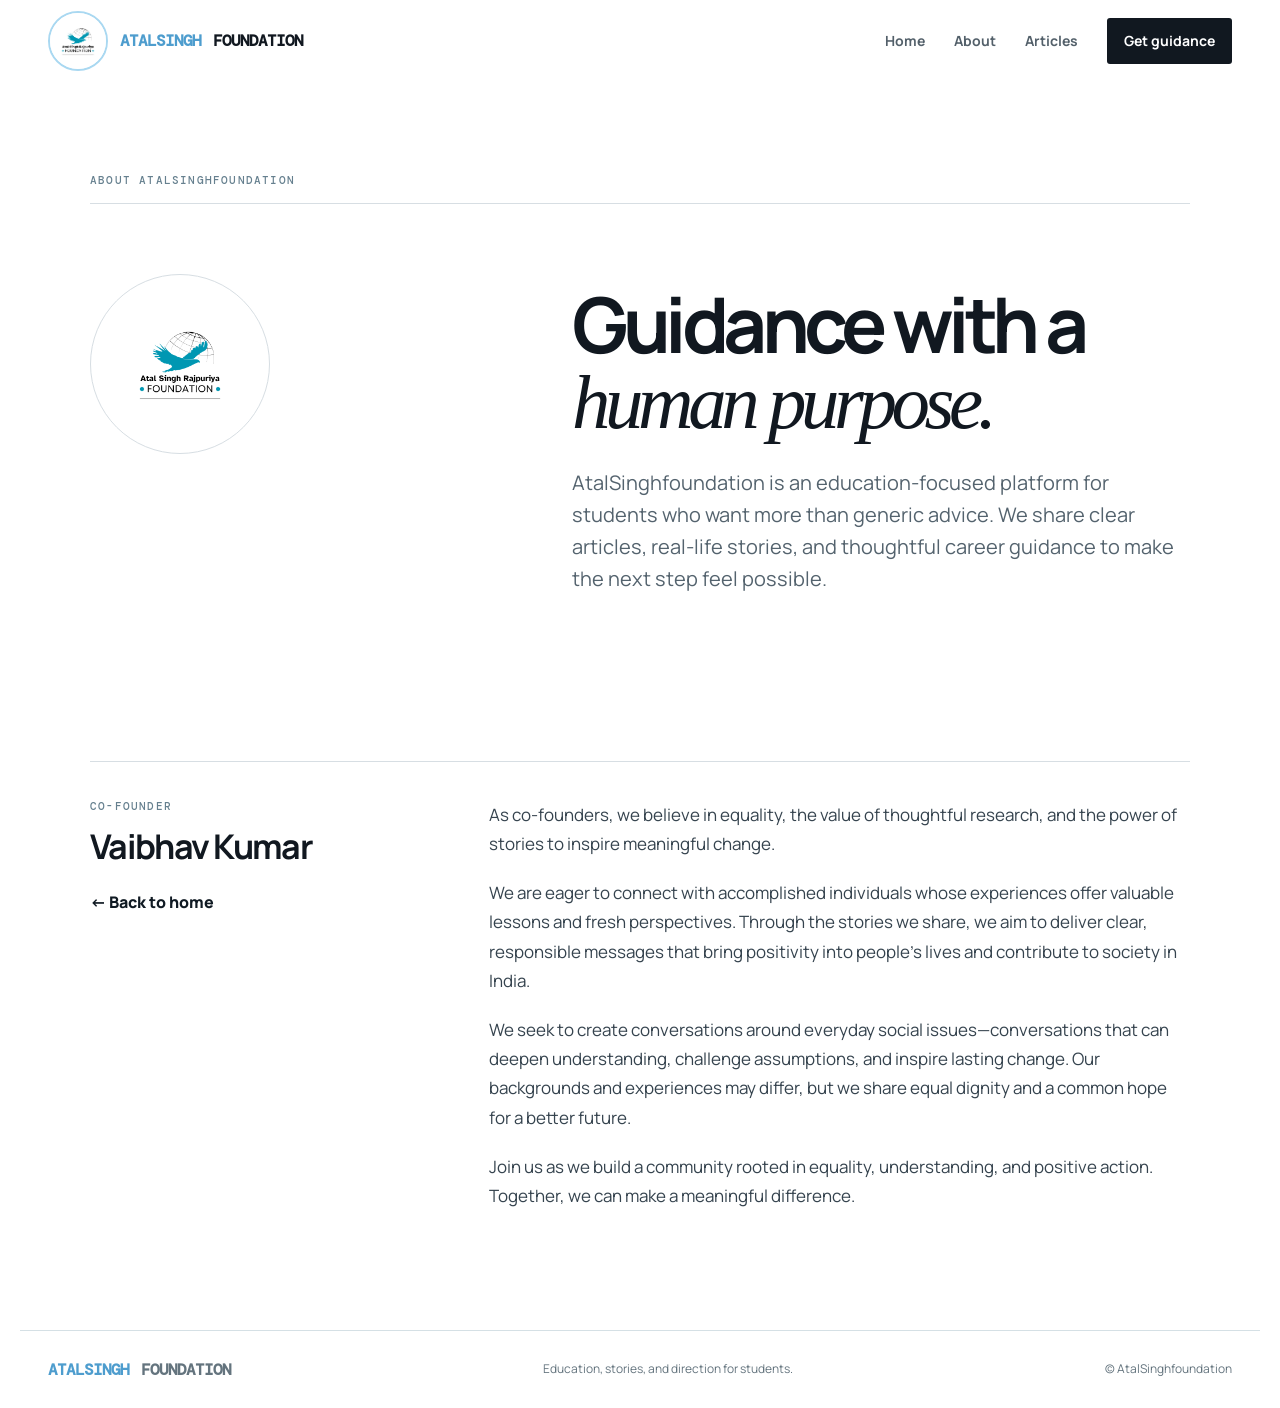
==== about.html @ 7f8b5404 "Add dedicated About page" ====
<!doctype html>
<html lang="en">
<head>
  <meta charset="UTF-8" />
  <meta name="viewport" content="width=device-width, initial-scale=1.0" />
  <meta name="description" content="Learn about AtalSinghfoundation and its co-founder, Vaibhav Kumar." />
  <title>About | AtalSinghfoundation</title>
  <link rel="preconnect" href="https://fonts.googleapis.com" />
  <link rel="preconnect" href="https://fonts.gstatic.com" crossorigin />
  <link href="https://fonts.googleapis.com/css2?family=DM+Mono:wght@400;500&family=Manrope:wght@400;500;600;700;800&display=swap" rel="stylesheet" />
  <link rel="stylesheet" href="styles.css?v=balanced-20261011" />
  <style>
    .about-page{max-width:1180px;margin:0 auto;padding:92px 40px 100px}.about-intro{display:grid;grid-template-columns:.8fr 1.2fr;gap:70px;padding:70px 0;border-top:1px solid #d7dee3}.about-logo{width:180px;height:180px;object-fit:contain;border:1px solid #d7dee3;border-radius:50%;padding:18px}.about-page h1{font-size:clamp(42px,6vw,78px);letter-spacing:-.07em;line-height:.98;margin:12px 0 26px}.about-page h1 em{font-family:Georgia,serif;font-weight:400}.about-page .lead{font-size:20px;line-height:1.6;max-width:680px;color:#54636e}.cofounder{display:grid;grid-template-columns:1fr 2fr;gap:48px;margin-top:76px;padding-top:38px;border-top:1px solid #d7dee3}.cofounder h2{font-size:34px;letter-spacing:-.05em;margin:10px 0}.cofounder-copy{font-size:17px;line-height:1.72;color:#35434e}.cofounder-copy p{margin:0 0 20px}.back-link{display:inline-flex;gap:10px;align-items:center;margin-top:16px;font-weight:800;text-decoration:none;color:#101a23}@media(max-width:720px){.about-page{padding:55px 22px}.about-intro,.cofounder{grid-template-columns:1fr;gap:30px}.about-logo{width:125px;height:125px}.cofounder{margin-top:45px}}
  </style>
</head>
<body>
  <header class="site-header">
    <a class="brand" href="index.html" aria-label="AtalSinghfoundation home"><img class="brand-logo" src="foundation-logo.png" alt="Atal Singh Rajpuriya Foundation logo" /><span>ATALSINGH</span> FOUNDATION</a>
    <button class="menu-button" aria-label="Open menu" aria-expanded="false">Menu</button>
    <nav aria-label="Primary navigation">
      <a href="index.html">Home</a><a href="about.html" aria-current="page">About</a><a href="index.html#articles">Articles</a><a class="nav-cta" href="index.html#contact">Get guidance</a>
    </nav>
  </header>
  <main class="about-page">
    <p class="eyebrow">About AtalSinghfoundation</p>
    <div class="about-intro">
      <img class="about-logo" src="foundation-logo.png" alt="Atal Singh Rajpuriya Foundation logo" />
      <div><h1>Guidance with a <em>human purpose.</em></h1><p class="lead">AtalSinghfoundation is an education-focused platform for students who want more than generic advice. We share clear articles, real-life stories, and thoughtful career guidance to make the next step feel possible.</p></div>
    </div>
    <section class="cofounder" aria-labelledby="cofounder-title">
      <div><p class="eyebrow">Co-founder</p><h2 id="cofounder-title">Vaibhav Kumar</h2><a class="back-link" href="index.html">← Back to home</a></div>
      <div class="cofounder-copy">
        <p>As co-founders, we believe in equality, the value of thoughtful research, and the power of stories to inspire meaningful change.</p>
        <p>We are eager to connect with accomplished individuals whose experiences offer valuable lessons and fresh perspectives. Through the stories we share, we aim to deliver clear, responsible messages that bring positivity into people’s lives and contribute to society in India.</p>
        <p>We seek to create conversations around everyday social issues—conversations that can deepen understanding, challenge assumptions, and inspire lasting change. Our backgrounds and experiences may differ, but we share equal dignity and a common hope for a better future.</p>
        <p>Join us as we build a community rooted in equality, understanding, and positive action. Together, we can make a meaningful difference.</p>
      </div>
    </section>
  </main>
  <footer><a class="brand" href="index.html"><span>ATALSINGH</span> FOUNDATION</a><p>Education, stories, and direction for students.</p><p>© <span id="year"></span> AtalSinghfoundation</p></footer>
  <script src="script.js"></script>
</body>
</html>
---- styles.css ----
:root{--ink:#111820;--blue:#a9d8f1;--pale:#eff5f7;--white:#fff;--line:#d5e0e5;--muted:#61707a}*{box-sizing:border-box}html{scroll-behavior:smooth}body{margin:0;background:var(--white);color:var(--ink);font:16px/1.55 Manrope,Arial,sans-serif}a{color:inherit;text-decoration:none}.site-header{height:82px;display:flex;align-items:center;justify-content:space-between;max-width:1240px;padding:0 28px;margin:auto}.brand{font:800 16px/1 'DM Mono',monospace;letter-spacing:-1px}.brand span{color:#4e9dce}nav{display:flex;align-items:center;gap:29px;font-size:14px;font-weight:700}nav a:not(.nav-cta){color:#53606a}.nav-cta{background:var(--ink);color:#fff;padding:12px 17px;border-radius:3px}.menu-button{display:none}.hero{max-width:1240px;margin:auto;min-height:560px;padding:70px 28px 58px;display:grid;grid-template-columns:1.05fr .95fr;align-items:center;gap:55px}.eyebrow{margin:0 0 17px;font:500 11px/1.1 'DM Mono',monospace;letter-spacing:1.2px;text-transform:uppercase;color:#66808f}.hero h1,h2{margin:0;letter-spacing:-3.5px;line-height:1.05;font-size:clamp(43px,5vw,74px);max-width:650px}.hero h1 em,h2 em{font-family:Georgia,serif;font-weight:400}.hero-text{font-size:17px;max-width:535px;color:#56636c;margin:28px 0}.hero-actions{display:flex;align-items:center;gap:25px}.button{display:inline-flex;gap:22px;align-items:center;padding:15px 18px;border-radius:3px;font-weight:800;font-size:14px}.button span{font-size:19px}.button-dark{background:var(--ink);color:#fff}.text-link{font-size:14px;font-weight:800}.text-link span{margin-left:7px}.hero-art{height:430px;position:relative;overflow:hidden;background:#b9e0f4;border-radius:110px 110px 9px 9px}.sun{width:110px;height:110px;border-radius:50%;background:#ffe7a3;position:absolute;right:57px;top:52px}.cloud{position:absolute;width:92px;height:22px;background:#e9f7ff;border-radius:30px}.cloud:before,.cloud:after{content:"";position:absolute;background:#e9f7ff;border-radius:50%}.cloud:before{width:38px;height:38px;left:16px;bottom:0}.cloud:after{width:29px;height:29px;right:14px;bottom:0}.cloud-one{top:104px;left:49px}.cloud-two{top:55px;left:180px;transform:scale(.65)}.ground{height:110px;position:absolute;bottom:-32px;width:120%;left:-10%;background:#729d86;border-radius:50% 50% 0 0}.student{position:absolute;bottom:66px;width:115px;height:250px}.student-left{left:28%;transform:scale(.95)}.student-right{right:24%;transform:scale(1.05)}.head{position:absolute;top:20px;left:34px;width:50px;height:58px;border-radius:48% 48% 44% 44%;background:#8d593c}.hair{position:absolute;top:12px;left:29px;width:60px;height:35px;border-radius:70% 70% 30% 30%;background:#20272b}.body{position:absolute;top:77px;left:20px;width:76px;height:99px;border-radius:18px 18px 4px 4px;background:#f9f8ee}.student-right .body{background:#263f5d}.bag{position:absolute;top:86px;left:0;width:32px;height:82px;border-radius:11px 5px 5px 11px;background:#ef6b54;z-index:2}.student-right .bag{background:#f0af37;left:82px}.book{position:absolute;z-index:3;top:104px;left:71px;width:34px;height:54px;border:4px solid #222;background:#a9d8f1;transform:rotate(-9deg)}.student-right .book{left:5px;background:#f4e4b7;transform:rotate(9deg)}.leg{position:absolute;top:173px;width:23px;height:76px;background:#313942}.leg-one{left:31px}.leg-two{left:66px}.student-right .leg{background:#f2c79d}.art-caption{position:absolute;left:27px;bottom:18px;margin:0;color:#f7fffb;font:500 11px 'DM Mono',monospace;letter-spacing:.3px}.strip{background:var(--ink);color:#fff;display:grid;grid-template-columns:1fr 3fr auto;gap:35px;align-items:center;padding:44px max(28px,calc((100vw - 1184px)/2))}.strip .eyebrow{color:#96bad1}.statement{max-width:760px;margin:0;font-size:clamp(21px,2.6vw,35px);line-height:1.2;letter-spacing:-1px}.round-link{background:var(--blue);color:var(--ink);display:grid;place-items:center;width:49px;height:49px;border-radius:50%;font-size:23px}.about-section,.articles-section{max-width:1240px;margin:auto;padding:120px 28px}.section-heading h2{font-size:clamp(37px,4.2vw,59px)}.about-grid{margin-top:53px;display:grid;grid-template-columns:.98fr 1.02fr;gap:105px;align-items:center}.founder-card{display:grid;grid-template-columns:144px 1fr;gap:23px;align-items:center}.founder-card img{width:144px;height:170px;object-fit:cover;object-position:center;border-radius:4px;filter:grayscale(20%)}.founder-card h3{font-size:20px;margin:0 0 8px;letter-spacing:-.6px}.founder-card p:not(.eyebrow){font-size:13px;color:var(--muted);margin:0}.about-copy{font-size:19px;line-height:1.65;color:#3b4b55;max-width:560px}.about-copy>p{margin-top:0}.focus-list{border-top:1px solid var(--line);margin-top:31px}.focus-list span{display:block;border-bottom:1px solid var(--line);padding:11px 0;font:500 12px 'DM Mono',monospace;color:#5b7180}.articles-section{background:var(--pale);max-width:none;padding-left:max(28px,calc((100vw - 1184px)/2));padding-right:max(28px,calc((100vw - 1184px)/2))}.section-heading-row{display:flex;justify-content:space-between;align-items:end;gap:20px}.article-grid{margin-top:48px;display:grid;grid-template-columns:1.35fr 1fr 1fr;gap:17px}.article-card{min-height:302px;padding:27px;display:flex;flex-direction:column;border-radius:3px}.article-card h3{margin:31px 0 11px;font-size:25px;letter-spacing:-1.3px;line-height:1.17}.article-card>p:not(.tag){margin:0;color:#63717a;font-size:13px}.article-card a{font-weight:800;font-size:13px;margin-top:auto}.article-card a span{margin-left:6px}.tag{font:500 11px 'DM Mono',monospace;text-transform:uppercase;letter-spacing:1px;margin:0}.featured{background:#fff}.blue{background:var(--blue)}.blue>p:not(.tag){color:#365669}.light{background:#dfe9e5}.guidance{max-width:1240px;margin:auto;display:flex;justify-content:space-between;align-items:center;gap:40px;padding:112px 28px}.guidance h2{font-size:clamp(40px,4.5vw,64px)}.guidance div>p:not(.eyebrow){max-width:510px;color:#5e6c75;margin:25px 0 0}.button-light{background:var(--blue);white-space:nowrap}footer{border-top:1px solid var(--line);max-width:1240px;margin:auto;padding:29px 28px;display:flex;justify-content:space-between;gap:15px;align-items:center;font-size:12px;color:#64747e}footer p{margin:0}@media(max-width:720px){.site-header{height:69px;padding:0 20px}nav{display:none}nav.open{position:absolute;display:flex;z-index:4;top:69px;left:0;right:0;padding:20px;gap:16px;flex-direction:column;align-items:stretch;background:#fff;border-bottom:1px solid var(--line)}.menu-button{display:block;border:0;background:transparent;font:700 13px Manrope}.hero{grid-template-columns:1fr;padding:58px 20px 45px;gap:48px}.hero h1{font-size:48px;letter-spacing:-2.6px}.hero-art{height:355px}.strip{grid-template-columns:1fr auto;padding:34px 20px}.strip .eyebrow{grid-column:1/-1}.statement{font-size:24px}.about-section,.articles-section{padding:76px 20px}.about-grid{grid-template-columns:1fr;gap:41px;margin-top:35px}.about-copy{font-size:17px}.article-grid{grid-template-columns:1fr}.article-card{min-height:246px}.section-heading-row{align-items:start;flex-direction:column}.guidance{padding:76px 20px;display:block}.guidance .button{margin-top:32px}footer{padding:25px 20px;display:grid;grid-template-columns:1fr 1fr}footer p:last-child{grid-column:1/-1}.founder-card{grid-template-columns:116px 1fr}.founder-card img{width:116px;height:143px}}

/* Foundation logo */
.brand{display:inline-flex;align-items:center;gap:12px}.brand-logo{width:60px;height:60px;object-fit:cover;object-position:center;border-radius:50%;border:2px solid #a9d8f1;background:#fff}@media(max-width:720px){.brand-logo{width:48px;height:48px}.brand{gap:9px}}
/* Balanced about section */
@media (min-width:901px){
  .about-grid{grid-template-columns:minmax(170px,.62fr) minmax(0,1.2fr) minmax(0,1.2fr);gap:40px;align-items:stretch}
  .founder-card{display:contents}
  .founder-card img{width:100%;height:100%;min-height:318px;max-height:390px;border-radius:5px;align-self:stretch}
  .founder-card>div,.about-copy{padding:5px 0 5px 29px;border-left:1px solid var(--line)}
  .founder-card h3{font-size:23px;margin:0 0 14px}
  .founder-card p:not(.eyebrow){font-size:14px;line-height:1.6}
  .founder-card p:not(.eyebrow)+p{margin-top:12px}
  .about-copy{font-size:17px;line-height:1.62;max-width:none}
  .about-copy>p{margin-bottom:0}
  .focus-list{margin-top:25px}
}
@media (min-width:721px) and (max-width:900px){
  .about-grid{grid-template-columns:160px minmax(0,1fr);gap:32px;align-items:start}
  .founder-card{display:contents}
  .founder-card img{width:160px;height:230px}
  .founder-card>div{padding-left:25px;border-left:1px solid var(--line)}
  .founder-card p:not(.eyebrow){font-size:14px;line-height:1.6}
  .founder-card p:not(.eyebrow)+p{margin-top:12px}
  .about-copy{grid-column:1/-1;max-width:none;padding-top:32px;border-top:1px solid var(--line)}
}
@media(max-width:720px){.founder-card p:not(.eyebrow)+p{margin-top:12px}}
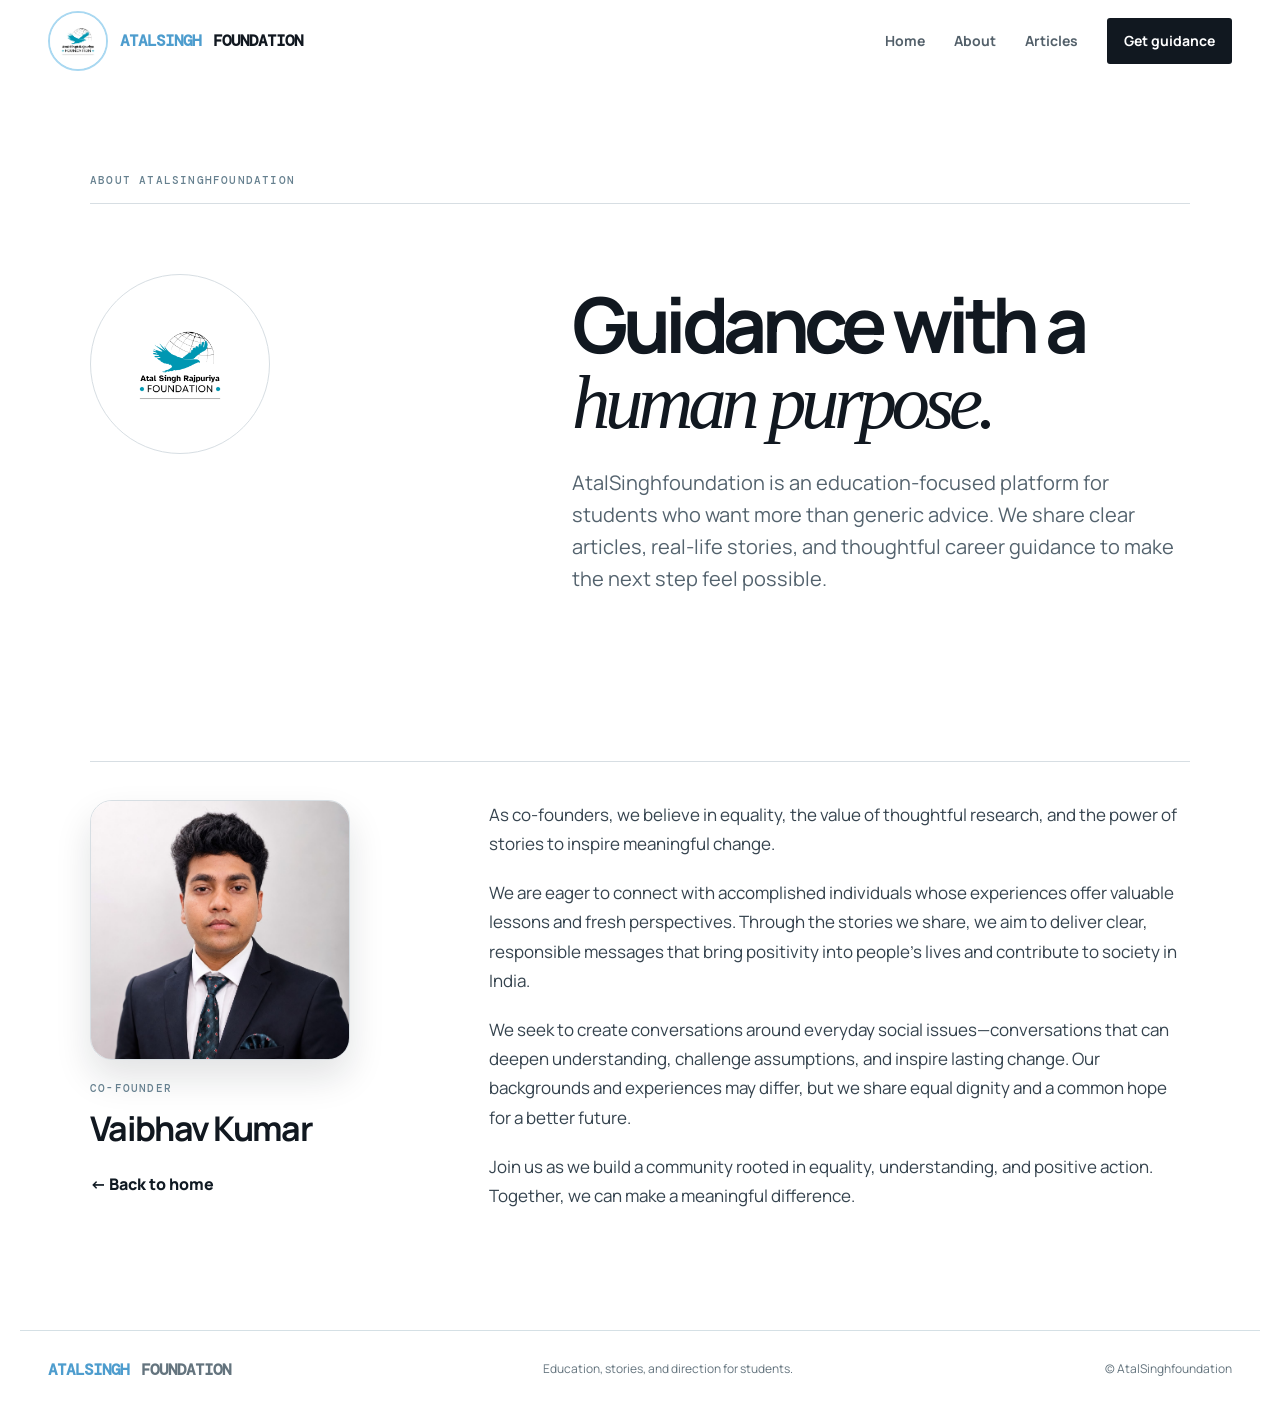
==== commit 3337b903: "Add founder photo to About page" ====
--- a/about.html
+++ b/about.html
@@ -10,7 +10,7 @@
   <link href="https://fonts.googleapis.com/css2?family=DM+Mono:wght@400;500&family=Manrope:wght@400;500;600;700;800&display=swap" rel="stylesheet" />
   <link rel="stylesheet" href="styles.css?v=balanced-20261011" />
   <style>
-    .about-page{max-width:1180px;margin:0 auto;padding:92px 40px 100px}.about-intro{display:grid;grid-template-columns:.8fr 1.2fr;gap:70px;padding:70px 0;border-top:1px solid #d7dee3}.about-logo{width:180px;height:180px;object-fit:contain;border:1px solid #d7dee3;border-radius:50%;padding:18px}.about-page h1{font-size:clamp(42px,6vw,78px);letter-spacing:-.07em;line-height:.98;margin:12px 0 26px}.about-page h1 em{font-family:Georgia,serif;font-weight:400}.about-page .lead{font-size:20px;line-height:1.6;max-width:680px;color:#54636e}.cofounder{display:grid;grid-template-columns:1fr 2fr;gap:48px;margin-top:76px;padding-top:38px;border-top:1px solid #d7dee3}.cofounder h2{font-size:34px;letter-spacing:-.05em;margin:10px 0}.cofounder-copy{font-size:17px;line-height:1.72;color:#35434e}.cofounder-copy p{margin:0 0 20px}.back-link{display:inline-flex;gap:10px;align-items:center;margin-top:16px;font-weight:800;text-decoration:none;color:#101a23}@media(max-width:720px){.about-page{padding:55px 22px}.about-intro,.cofounder{grid-template-columns:1fr;gap:30px}.about-logo{width:125px;height:125px}.cofounder{margin-top:45px}}
+    .about-page{max-width:1180px;margin:0 auto;padding:92px 40px 100px}.about-intro{display:grid;grid-template-columns:.8fr 1.2fr;gap:70px;padding:70px 0;border-top:1px solid #d7dee3}.about-logo{width:180px;height:180px;object-fit:contain;border:1px solid #d7dee3;border-radius:50%;padding:18px}.about-page h1{font-size:clamp(42px,6vw,78px);letter-spacing:-.07em;line-height:.98;margin:12px 0 26px}.about-page h1 em{font-family:Georgia,serif;font-weight:400}.about-page .lead{font-size:20px;line-height:1.6;max-width:680px;color:#54636e}.cofounder{display:grid;grid-template-columns:1fr 2fr;gap:48px;margin-top:76px;padding-top:38px;border-top:1px solid #d7dee3}.cofounder-photo{display:block;width:min(100%,260px);aspect-ratio:1/1;object-fit:cover;object-position:center;border-radius:22px;border:1px solid #d7dee3;margin:0 0 22px;box-shadow:0 18px 36px rgba(16,26,35,.12)}.cofounder h2{font-size:34px;letter-spacing:-.05em;margin:10px 0}.cofounder-copy{font-size:17px;line-height:1.72;color:#35434e}.cofounder-copy p{margin:0 0 20px}.back-link{display:inline-flex;gap:10px;align-items:center;margin-top:16px;font-weight:800;text-decoration:none;color:#101a23}@media(max-width:720px){.about-page{padding:55px 22px}.about-intro,.cofounder{grid-template-columns:1fr;gap:30px}.about-logo{width:125px;height:125px}.cofounder{margin-top:45px}}
   </style>
 </head>
 <body>
@@ -28,7 +28,7 @@
       <div><h1>Guidance with a <em>human purpose.</em></h1><p class="lead">AtalSinghfoundation is an education-focused platform for students who want more than generic advice. We share clear articles, real-life stories, and thoughtful career guidance to make the next step feel possible.</p></div>
     </div>
     <section class="cofounder" aria-labelledby="cofounder-title">
-      <div><p class="eyebrow">Co-founder</p><h2 id="cofounder-title">Vaibhav Kumar</h2><a class="back-link" href="index.html">← Back to home</a></div>
+      <div><img class="cofounder-photo" src="[data-uri]" alt="Vaibhav Kumar, co-founder of AtalSinghfoundation" /><p class="eyebrow">Co-founder</p><h2 id="cofounder-title">Vaibhav Kumar</h2><a class="back-link" href="index.html">← Back to home</a></div>
       <div class="cofounder-copy">
         <p>As co-founders, we believe in equality, the value of thoughtful research, and the power of stories to inspire meaningful change.</p>
         <p>We are eager to connect with accomplished individuals whose experiences offer valuable lessons and fresh perspectives. Through the stories we share, we aim to deliver clear, responsible messages that bring positivity into people’s lives and contribute to society in India.</p>
